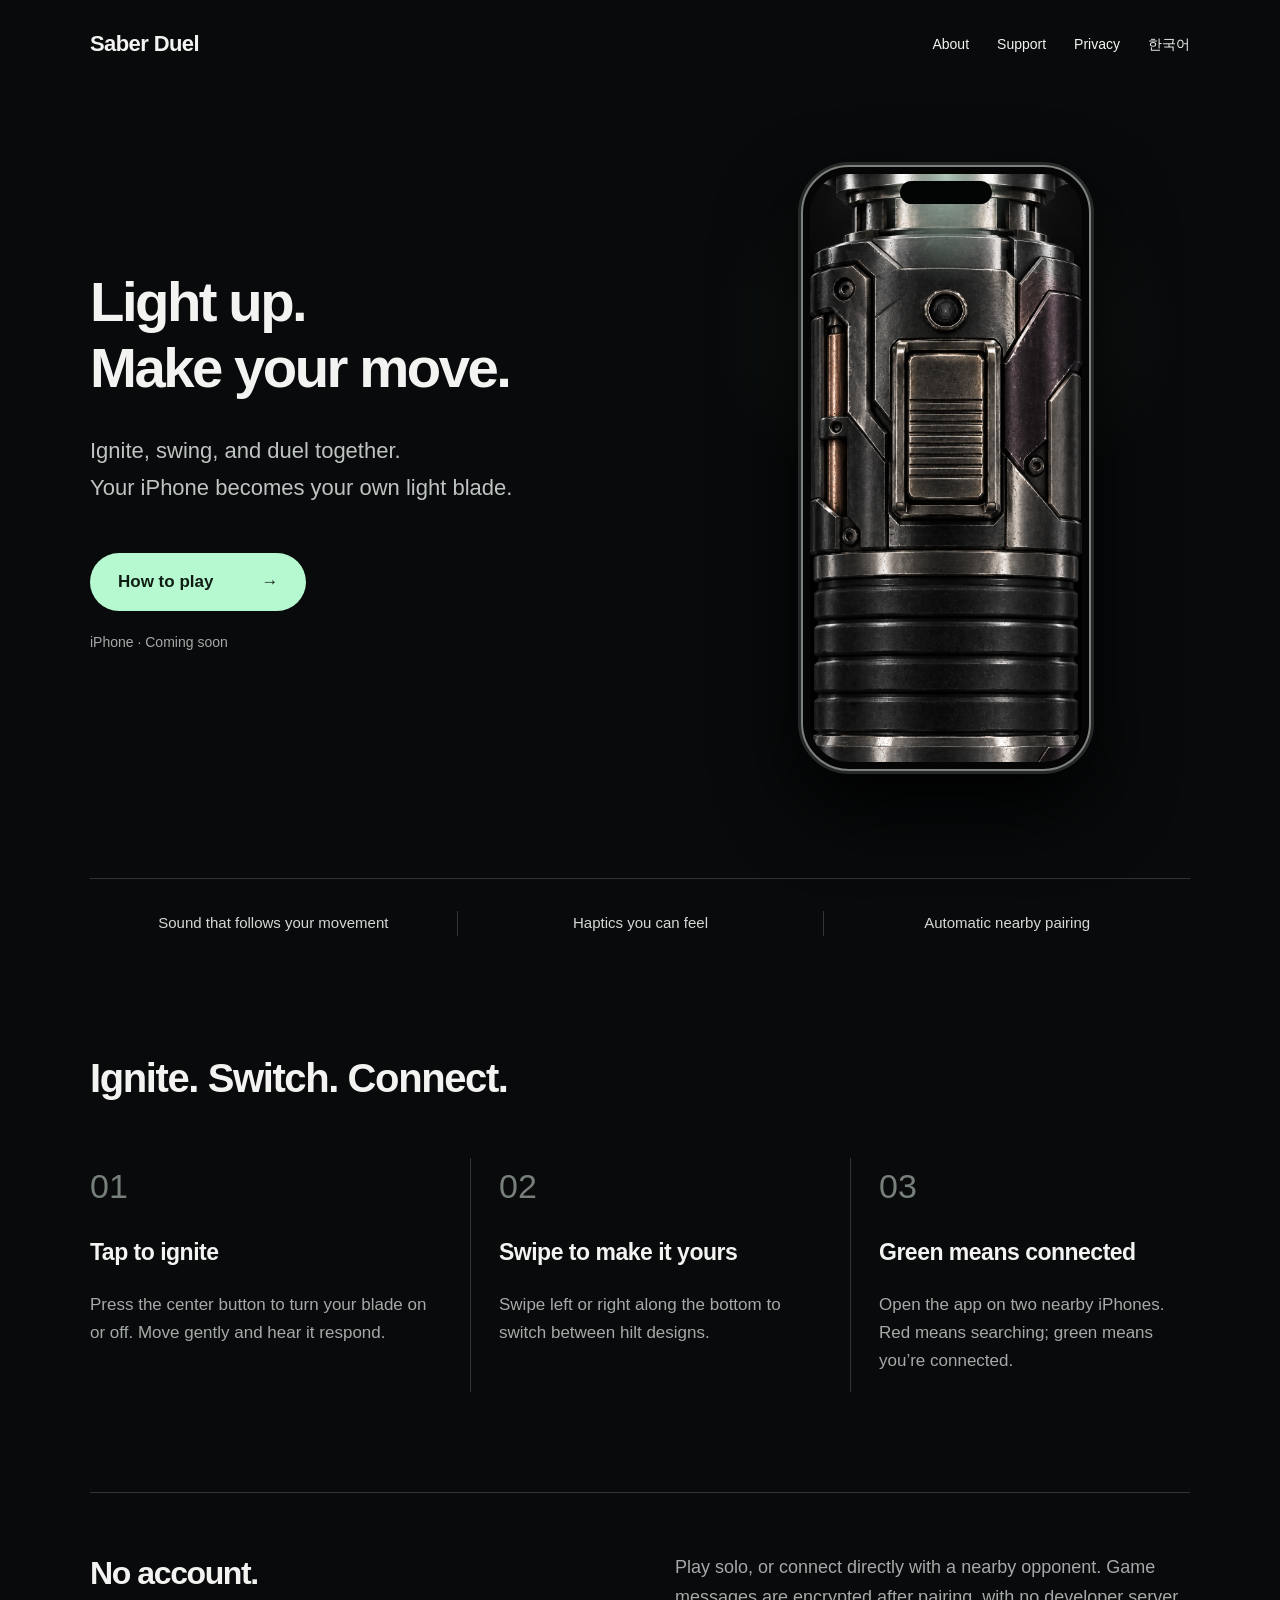
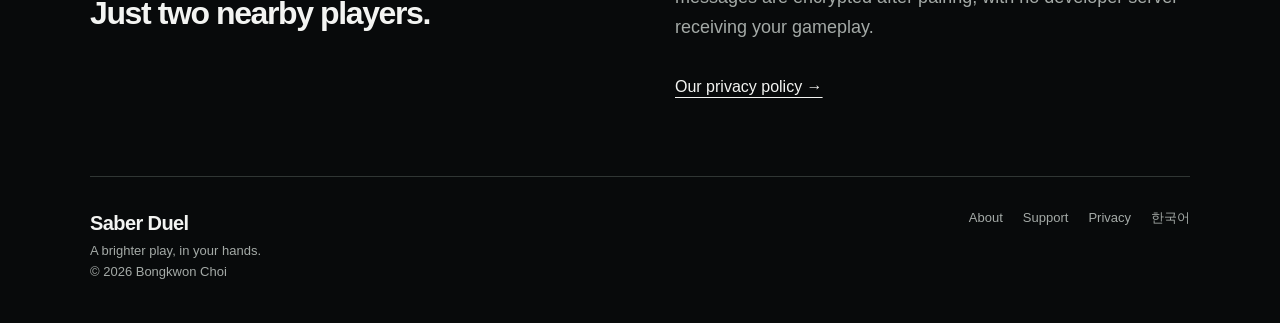
==== en/index.html @ 6abc3d20 "site: add bilingual Saber Duel introduction, support and privacy" ====
<!doctype html><html lang="en"><head><meta charset="utf-8"><meta name="viewport" content="width=device-width,initial-scale=1"><title>Saber Duel — A brighter play, in your hands.</title><meta name="description" content="Turn your iPhone into a light blade. Responsive sound, haptics, and automatic nearby duels."><meta name="theme-color" content="#080a0b"><link rel="icon" href="../assets/icon.png"><link rel="stylesheet" href="../assets/site.css"><link rel="canonical" href="https://lepurecafe.github.io/saber-duel-site/en/"><meta property="og:title" content="Saber Duel — A brighter play, in your hands."><meta property="og:description" content="Turn your iPhone into a light blade. Responsive sound, haptics, and automatic nearby duels."><meta property="og:image" content="https://lepurecafe.github.io/saber-duel-site/assets/icon.png"></head><body><a class="skip" href="#main">Skip to content</a><div class="wrap"><header><a class="brand" href="../en/">Saber Duel</a><nav aria-label="Main navigation"><a href="../en/">About</a><a href="../en/support/">Support</a><a href="../en/privacy/">Privacy</a><a href="../" lang="ko" hreflang="ko">한국어</a></nav></header><main id="main"><section class="hero"><div><h1>Light up.<br>Make your move.</h1><p class="lead">Ignite, swing, and duel together.<br>Your iPhone becomes your own light blade.</p><a class="button" href="#how">How to play<span aria-hidden="true">→</span></a><p class="meta">iPhone · Coming soon</p></div><div class="product"><div class="phone"><div class="screen"><img src="../assets/hilt.png" width="853" height="1844" alt="Saber Duel’s metal hilt screen" fetchpriority="high"></div><span class="island" aria-hidden="true"></span></div></div></section><div class="features"><span>Sound that follows your movement</span><span>Haptics you can feel</span><span>Automatic nearby pairing</span></div><section class="how" id="how"><h2>Ignite. Switch. Connect.</h2><div class="steps"><div class="step"><span class="number">01</span><h3>Tap to ignite</h3><p>Press the center button to turn your blade on or off. Move gently and hear it respond.</p></div><div class="step"><span class="number">02</span><h3>Swipe to make it yours</h3><p>Swipe left or right along the bottom to switch between hilt designs.</p></div><div class="step"><span class="number">03</span><h3>Green means connected</h3><p>Open the app on two nearby iPhones. Red means searching; green means you’re connected.</p></div></div></section><section class="privacy-strip"><h2>No account.<br>Just two nearby players.</h2><div><p>Play solo, or connect directly with a nearby opponent. Game messages are encrypted after pairing, with no developer server receiving your gameplay.</p><a class="text-link" href="../en/privacy/">Our privacy policy →</a></div></section></main><footer><div><a class="brand" href="../en/">Saber Duel</a><br>A brighter play, in your hands.<br>© 2026 Bongkwon Choi</div><nav aria-label="Main navigation"><a href="../en/">About</a><a href="../en/support/">Support</a><a href="../en/privacy/">Privacy</a><a href="../" lang="ko" hreflang="ko">한국어</a></nav></footer></div></body></html>
---- assets/site.css ----
@charset "UTF-8";
:root{color-scheme:dark;--bg:#080a0b;--text:#f3f4f2;--muted:#a4aaa7;--mint:#b6f9d0;--line:#303634}*{box-sizing:border-box}html{scroll-behavior:smooth;scroll-padding-top:30px}body{margin:0;background:var(--bg);color:var(--text);font-family:-apple-system,BlinkMacSystemFont,"Apple SD Gothic Neo","Segoe UI",sans-serif;line-height:1.65;word-break:keep-all}a{color:inherit;text-underline-offset:5px}a:hover{color:var(--mint)}a:focus-visible{outline:2px solid var(--mint);outline-offset:6px}img{max-width:100%;display:block}.wrap{max-width:1180px;margin:auto;padding:0 40px}.skip{position:absolute;left:20px;top:-100px;z-index:10;background:var(--mint);color:var(--bg);padding:10px}.skip:focus{top:10px}header{display:flex;align-items:center;justify-content:space-between;gap:24px;padding:26px 0}.brand{font-size:22px;font-weight:650;text-decoration:none;letter-spacing:-.6px}nav{display:flex;gap:28px;font-size:14px}nav a{text-decoration:none}.hero{display:grid;grid-template-columns:1.15fr 1fr;align-items:center;min-height:790px;gap:50px;padding:40px 0 70px}h1{font-size:clamp(42px,4.4vw,64px);line-height:1.18;letter-spacing:-2.5px;font-weight:650;margin:0 0 30px}.lead{font-size:22px;color:#bec4c1;line-height:1.7;max-width:520px}.button{display:inline-flex;align-items:center;gap:48px;background:var(--mint);border-radius:40px;color:#101d15;text-decoration:none;padding:15px 28px;font-size:17px;font-weight:650;margin-top:24px}.button:hover{color:#101d15;background:#d5ffe5}.meta{color:var(--muted);font-size:14px;margin-top:20px}.product{position:relative;display:flex;justify-content:center}.product:before{content:"";position:absolute;inset:-30px -10px 40%;background:radial-gradient(ellipse,#729e7d28,transparent 65%);pointer-events:none}.phone{position:relative;width:290px;border:2px solid #7d827e;border-radius:48px;padding:7px;background:#050505;box-shadow:0 0 0 3px #252827,0 35px 80px #000}.screen{position:relative;border-radius:39px;overflow:hidden}.screen img{width:100%;height:auto}.screen:after{content:"";position:absolute;left:24%;right:24%;top:0;height:20%;background:radial-gradient(ellipse at top,#d9ffe9bd,transparent 67%);mix-blend-mode:screen}.island{position:absolute;top:14px;left:34%;width:32%;height:23px;border-radius:20px;background:#030404}.features{display:grid;grid-template-columns:repeat(3,1fr);text-align:center;border-top:1px solid var(--line);padding:32px 0;color:#d5d9d6;font-size:15px}.features span+span{border-left:1px solid var(--line)}.how{padding:85px 0 100px}h2{font-size:40px;letter-spacing:-1.4px;line-height:1.25;margin:0 0 22px}h3{font-size:23px;line-height:1.35;letter-spacing:-.5px}.steps{display:grid;grid-template-columns:repeat(3,1fr);gap:40px;margin-top:55px}.step{border-left:1px solid var(--line);padding-left:28px}.step:first-child{border:0;padding-left:0}.number{font-size:34px;color:#777f7b;font-weight:350}.step p{color:var(--muted);font-size:17px}.privacy-strip{padding:60px 0 75px;border-top:1px solid var(--line);display:grid;grid-template-columns:1fr 1fr;gap:70px}.privacy-strip p{color:var(--muted);font-size:18px;margin-top:0}.privacy-strip h2{font-size:32px}.text-link{display:inline-block;margin-top:14px}footer{border-top:1px solid var(--line);padding:30px 0 40px;display:flex;justify-content:space-between;gap:30px;color:var(--muted);font-size:13px}footer .brand{color:var(--text);font-size:20px}footer nav{font-size:13px;flex-wrap:wrap;gap:20px}.document{max-width:760px;margin:75px auto 110px}.document h1{font-size:48px}.document h2{font-size:25px;margin:44px 0 14px;letter-spacing:-.5px}.document p,.document li{color:#bdc4bf;font-size:17px}.document .intro{font-size:21px;color:var(--text)}.document ul{padding-left:22px}.document .updated{color:var(--muted);font-size:14px}.document a{color:var(--mint)}@media(max-width:760px){.wrap{padding:0 24px}header{align-items:flex-start;padding:22px 0;gap:15px}.brand{font-size:20px;white-space:nowrap}nav{gap:15px;flex-wrap:wrap;justify-content:flex-end;font-size:13px}.hero{grid-template-columns:1fr;gap:50px;padding:55px 0;min-height:0}h1{font-size:46px;letter-spacing:-1.8px}.lead{font-size:19px}.phone{width:245px;border-radius:43px}.screen{border-radius:34px}.features{grid-template-columns:1fr;text-align:left;gap:12px;padding:26px 0}.features span+span{border:0}.how{padding:50px 0 60px}h2{font-size:32px}.steps{grid-template-columns:1fr;gap:26px;margin-top:35px}.step,.step:first-child{padding:20px 0 0;border:0;border-top:1px solid var(--line)}.step h3{margin:10px 0}.step p{margin:12px 0}.privacy-strip{grid-template-columns:1fr;gap:10px;padding:40px 0 50px}footer{flex-direction:column;gap:16px}footer nav{justify-content:flex-start}.document{margin:55px auto 70px}.document h1{font-size:39px}}@media(prefers-reduced-motion:reduce){html{scroll-behavior:auto}}
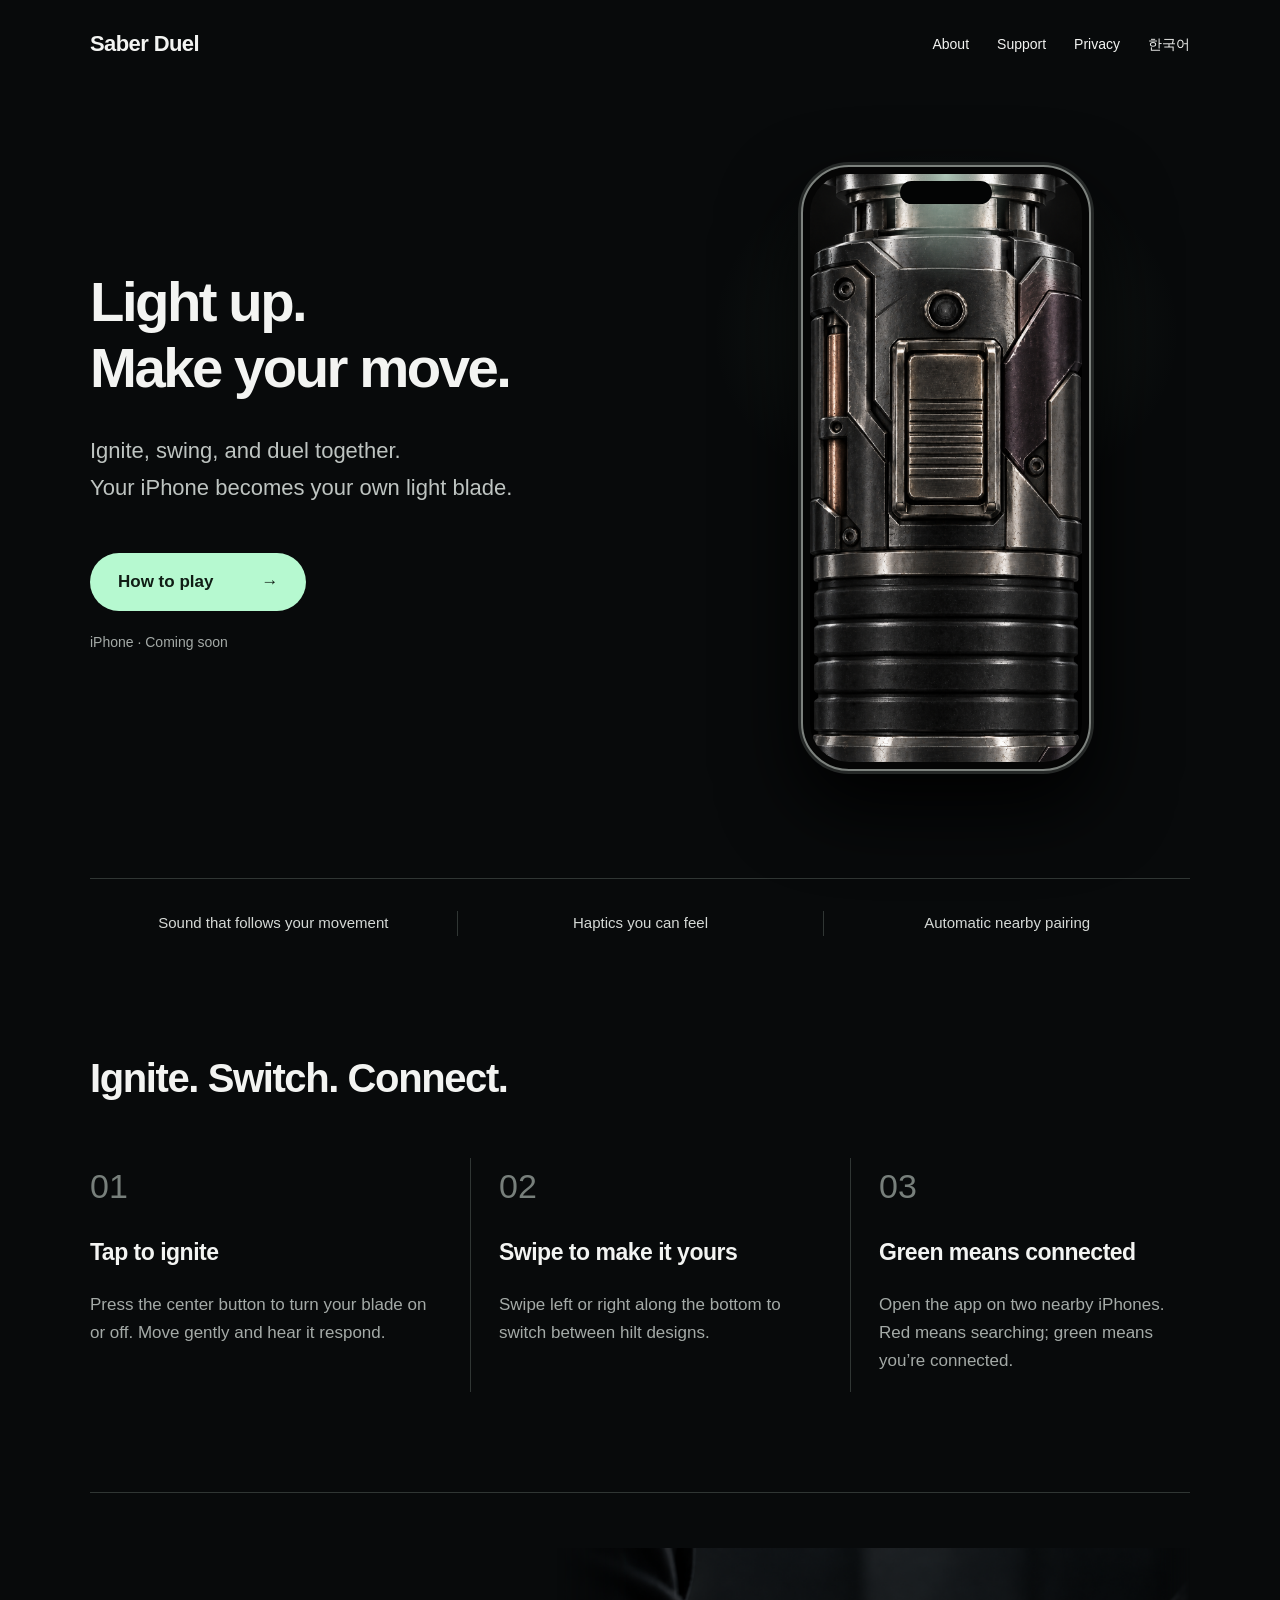
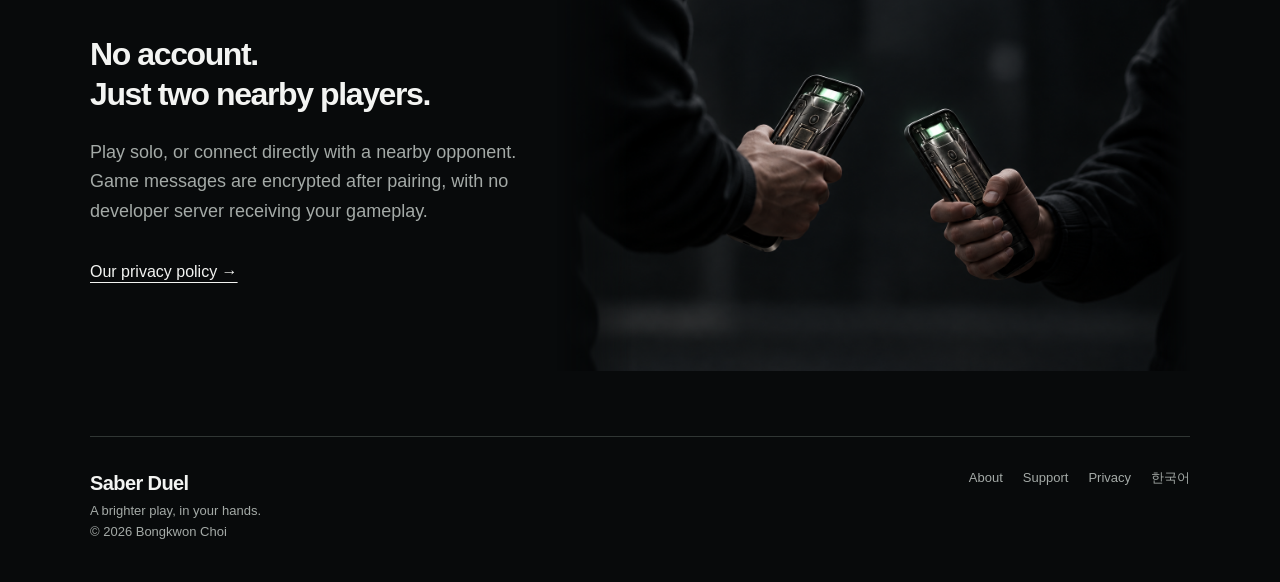
==== commit 9a8419e1: "site: restore nearby players image from design concept" ====
--- a/en/index.html
+++ b/en/index.html
@@ -1 +1 @@
-<!doctype html><html lang="en"><head><meta charset="utf-8"><meta name="viewport" content="width=device-width,initial-scale=1"><title>Saber Duel — A brighter play, in your hands.</title><meta name="description" content="Turn your iPhone into a light blade. Responsive sound, haptics, and automatic nearby duels."><meta name="theme-color" content="#080a0b"><link rel="icon" href="../assets/icon.png"><link rel="stylesheet" href="../assets/site.css"><link rel="canonical" href="https://lepurecafe.github.io/saber-duel-site/en/"><meta property="og:title" content="Saber Duel — A brighter play, in your hands."><meta property="og:description" content="Turn your iPhone into a light blade. Responsive sound, haptics, and automatic nearby duels."><meta property="og:image" content="https://lepurecafe.github.io/saber-duel-site/assets/icon.png"></head><body><a class="skip" href="#main">Skip to content</a><div class="wrap"><header><a class="brand" href="../en/">Saber Duel</a><nav aria-label="Main navigation"><a href="../en/">About</a><a href="../en/support/">Support</a><a href="../en/privacy/">Privacy</a><a href="../" lang="ko" hreflang="ko">한국어</a></nav></header><main id="main"><section class="hero"><div><h1>Light up.<br>Make your move.</h1><p class="lead">Ignite, swing, and duel together.<br>Your iPhone becomes your own light blade.</p><a class="button" href="#how">How to play<span aria-hidden="true">→</span></a><p class="meta">iPhone · Coming soon</p></div><div class="product"><div class="phone"><div class="screen"><img src="../assets/hilt.png" width="853" height="1844" alt="Saber Duel’s metal hilt screen" fetchpriority="high"></div><span class="island" aria-hidden="true"></span></div></div></section><div class="features"><span>Sound that follows your movement</span><span>Haptics you can feel</span><span>Automatic nearby pairing</span></div><section class="how" id="how"><h2>Ignite. Switch. Connect.</h2><div class="steps"><div class="step"><span class="number">01</span><h3>Tap to ignite</h3><p>Press the center button to turn your blade on or off. Move gently and hear it respond.</p></div><div class="step"><span class="number">02</span><h3>Swipe to make it yours</h3><p>Swipe left or right along the bottom to switch between hilt designs.</p></div><div class="step"><span class="number">03</span><h3>Green means connected</h3><p>Open the app on two nearby iPhones. Red means searching; green means you’re connected.</p></div></div></section><section class="privacy-strip"><h2>No account.<br>Just two nearby players.</h2><div><p>Play solo, or connect directly with a nearby opponent. Game messages are encrypted after pairing, with no developer server receiving your gameplay.</p><a class="text-link" href="../en/privacy/">Our privacy policy →</a></div></section></main><footer><div><a class="brand" href="../en/">Saber Duel</a><br>A brighter play, in your hands.<br>© 2026 Bongkwon Choi</div><nav aria-label="Main navigation"><a href="../en/">About</a><a href="../en/support/">Support</a><a href="../en/privacy/">Privacy</a><a href="../" lang="ko" hreflang="ko">한국어</a></nav></footer></div></body></html>+<!doctype html><html lang="en"><head><meta charset="utf-8"><meta name="viewport" content="width=device-width,initial-scale=1"><title>Saber Duel — A brighter play, in your hands.</title><meta name="description" content="Turn your iPhone into a light blade. Responsive sound, haptics, and automatic nearby duels."><meta name="theme-color" content="#080a0b"><link rel="icon" href="../assets/icon.png"><link rel="stylesheet" href="../assets/site.css"><link rel="canonical" href="https://lepurecafe.github.io/saber-duel-site/en/"><meta property="og:title" content="Saber Duel — A brighter play, in your hands."><meta property="og:description" content="Turn your iPhone into a light blade. Responsive sound, haptics, and automatic nearby duels."><meta property="og:image" content="https://lepurecafe.github.io/saber-duel-site/assets/icon.png"></head><body><a class="skip" href="#main">Skip to content</a><div class="wrap"><header><a class="brand" href="../en/">Saber Duel</a><nav aria-label="Main navigation"><a href="../en/">About</a><a href="../en/support/">Support</a><a href="../en/privacy/">Privacy</a><a href="../" lang="ko" hreflang="ko">한국어</a></nav></header><main id="main"><section class="hero"><div><h1>Light up.<br>Make your move.</h1><p class="lead">Ignite, swing, and duel together.<br>Your iPhone becomes your own light blade.</p><a class="button" href="#how">How to play<span aria-hidden="true">→</span></a><p class="meta">iPhone · Coming soon</p></div><div class="product"><div class="phone"><div class="screen"><img src="../assets/hilt.png" width="853" height="1844" alt="Saber Duel’s metal hilt screen" fetchpriority="high"></div><span class="island" aria-hidden="true"></span></div></div></section><div class="features"><span>Sound that follows your movement</span><span>Haptics you can feel</span><span>Automatic nearby pairing</span></div><section class="how" id="how"><h2>Ignite. Switch. Connect.</h2><div class="steps"><div class="step"><span class="number">01</span><h3>Tap to ignite</h3><p>Press the center button to turn your blade on or off. Move gently and hear it respond.</p></div><div class="step"><span class="number">02</span><h3>Swipe to make it yours</h3><p>Swipe left or right along the bottom to switch between hilt designs.</p></div><div class="step"><span class="number">03</span><h3>Green means connected</h3><p>Open the app on two nearby iPhones. Red means searching; green means you’re connected.</p></div></div></section><section class="privacy-strip"><div class="privacy-copy"><h2>No account.<br>Just two nearby players.</h2><div><p>Play solo, or connect directly with a nearby opponent. Game messages are encrypted after pairing, with no developer server receiving your gameplay.</p><a class="text-link" href="../en/privacy/">Our privacy policy →</a></div></div><img class="nearby-photo" src="../assets/nearby-players.png" width="1536" height="1024" loading="lazy" alt="Two people holding iPhones displaying Saber Duel hilts"></section></main><footer><div><a class="brand" href="../en/">Saber Duel</a><br>A brighter play, in your hands.<br>© 2026 Bongkwon Choi</div><nav aria-label="Main navigation"><a href="../en/">About</a><a href="../en/support/">Support</a><a href="../en/privacy/">Privacy</a><a href="../" lang="ko" hreflang="ko">한국어</a></nav></footer></div></body></html>
--- a/assets/site.css
+++ b/assets/site.css
@@ -1,2 +1,5 @@
 @charset "UTF-8";
 :root{color-scheme:dark;--bg:#080a0b;--text:#f3f4f2;--muted:#a4aaa7;--mint:#b6f9d0;--line:#303634}*{box-sizing:border-box}html{scroll-behavior:smooth;scroll-padding-top:30px}body{margin:0;background:var(--bg);color:var(--text);font-family:-apple-system,BlinkMacSystemFont,"Apple SD Gothic Neo","Segoe UI",sans-serif;line-height:1.65;word-break:keep-all}a{color:inherit;text-underline-offset:5px}a:hover{color:var(--mint)}a:focus-visible{outline:2px solid var(--mint);outline-offset:6px}img{max-width:100%;display:block}.wrap{max-width:1180px;margin:auto;padding:0 40px}.skip{position:absolute;left:20px;top:-100px;z-index:10;background:var(--mint);color:var(--bg);padding:10px}.skip:focus{top:10px}header{display:flex;align-items:center;justify-content:space-between;gap:24px;padding:26px 0}.brand{font-size:22px;font-weight:650;text-decoration:none;letter-spacing:-.6px}nav{display:flex;gap:28px;font-size:14px}nav a{text-decoration:none}.hero{display:grid;grid-template-columns:1.15fr 1fr;align-items:center;min-height:790px;gap:50px;padding:40px 0 70px}h1{font-size:clamp(42px,4.4vw,64px);line-height:1.18;letter-spacing:-2.5px;font-weight:650;margin:0 0 30px}.lead{font-size:22px;color:#bec4c1;line-height:1.7;max-width:520px}.button{display:inline-flex;align-items:center;gap:48px;background:var(--mint);border-radius:40px;color:#101d15;text-decoration:none;padding:15px 28px;font-size:17px;font-weight:650;margin-top:24px}.button:hover{color:#101d15;background:#d5ffe5}.meta{color:var(--muted);font-size:14px;margin-top:20px}.product{position:relative;display:flex;justify-content:center}.product:before{content:"";position:absolute;inset:-30px -10px 40%;background:radial-gradient(ellipse,#729e7d28,transparent 65%);pointer-events:none}.phone{position:relative;width:290px;border:2px solid #7d827e;border-radius:48px;padding:7px;background:#050505;box-shadow:0 0 0 3px #252827,0 35px 80px #000}.screen{position:relative;border-radius:39px;overflow:hidden}.screen img{width:100%;height:auto}.screen:after{content:"";position:absolute;left:24%;right:24%;top:0;height:20%;background:radial-gradient(ellipse at top,#d9ffe9bd,transparent 67%);mix-blend-mode:screen}.island{position:absolute;top:14px;left:34%;width:32%;height:23px;border-radius:20px;background:#030404}.features{display:grid;grid-template-columns:repeat(3,1fr);text-align:center;border-top:1px solid var(--line);padding:32px 0;color:#d5d9d6;font-size:15px}.features span+span{border-left:1px solid var(--line)}.how{padding:85px 0 100px}h2{font-size:40px;letter-spacing:-1.4px;line-height:1.25;margin:0 0 22px}h3{font-size:23px;line-height:1.35;letter-spacing:-.5px}.steps{display:grid;grid-template-columns:repeat(3,1fr);gap:40px;margin-top:55px}.step{border-left:1px solid var(--line);padding-left:28px}.step:first-child{border:0;padding-left:0}.number{font-size:34px;color:#777f7b;font-weight:350}.step p{color:var(--muted);font-size:17px}.privacy-strip{padding:60px 0 75px;border-top:1px solid var(--line);display:grid;grid-template-columns:1fr 1fr;gap:70px}.privacy-strip p{color:var(--muted);font-size:18px;margin-top:0}.privacy-strip h2{font-size:32px}.text-link{display:inline-block;margin-top:14px}footer{border-top:1px solid var(--line);padding:30px 0 40px;display:flex;justify-content:space-between;gap:30px;color:var(--muted);font-size:13px}footer .brand{color:var(--text);font-size:20px}footer nav{font-size:13px;flex-wrap:wrap;gap:20px}.document{max-width:760px;margin:75px auto 110px}.document h1{font-size:48px}.document h2{font-size:25px;margin:44px 0 14px;letter-spacing:-.5px}.document p,.document li{color:#bdc4bf;font-size:17px}.document .intro{font-size:21px;color:var(--text)}.document ul{padding-left:22px}.document .updated{color:var(--muted);font-size:14px}.document a{color:var(--mint)}@media(max-width:760px){.wrap{padding:0 24px}header{align-items:flex-start;padding:22px 0;gap:15px}.brand{font-size:20px;white-space:nowrap}nav{gap:15px;flex-wrap:wrap;justify-content:flex-end;font-size:13px}.hero{grid-template-columns:1fr;gap:50px;padding:55px 0;min-height:0}h1{font-size:46px;letter-spacing:-1.8px}.lead{font-size:19px}.phone{width:245px;border-radius:43px}.screen{border-radius:34px}.features{grid-template-columns:1fr;text-align:left;gap:12px;padding:26px 0}.features span+span{border:0}.how{padding:50px 0 60px}h2{font-size:32px}.steps{grid-template-columns:1fr;gap:26px;margin-top:35px}.step,.step:first-child{padding:20px 0 0;border:0;border-top:1px solid var(--line)}.step h3{margin:10px 0}.step p{margin:12px 0}.privacy-strip{grid-template-columns:1fr;gap:10px;padding:40px 0 50px}footer{flex-direction:column;gap:16px}footer nav{justify-content:flex-start}.document{margin:55px auto 70px}.document h1{font-size:39px}}@media(prefers-reduced-motion:reduce){html{scroll-behavior:auto}}
+
+/* Nearby play illustration restored from the approved concept. */
+.privacy-strip{position:relative;align-items:center;grid-template-columns:.85fr 1.25fr;gap:36px;padding:55px 0 65px}.privacy-copy{position:relative;z-index:1}.privacy-copy h2{margin-bottom:24px}.nearby-photo{width:100%;height:auto;display:block;mask-image:linear-gradient(to right,transparent,#000 12%,#000 95%,transparent)}@media(max-width:760px){.privacy-strip{grid-template-columns:1fr;gap:20px;padding:40px 0 50px}.nearby-photo{mask-image:linear-gradient(to bottom,transparent,#000 8%,#000 92%,transparent)}}
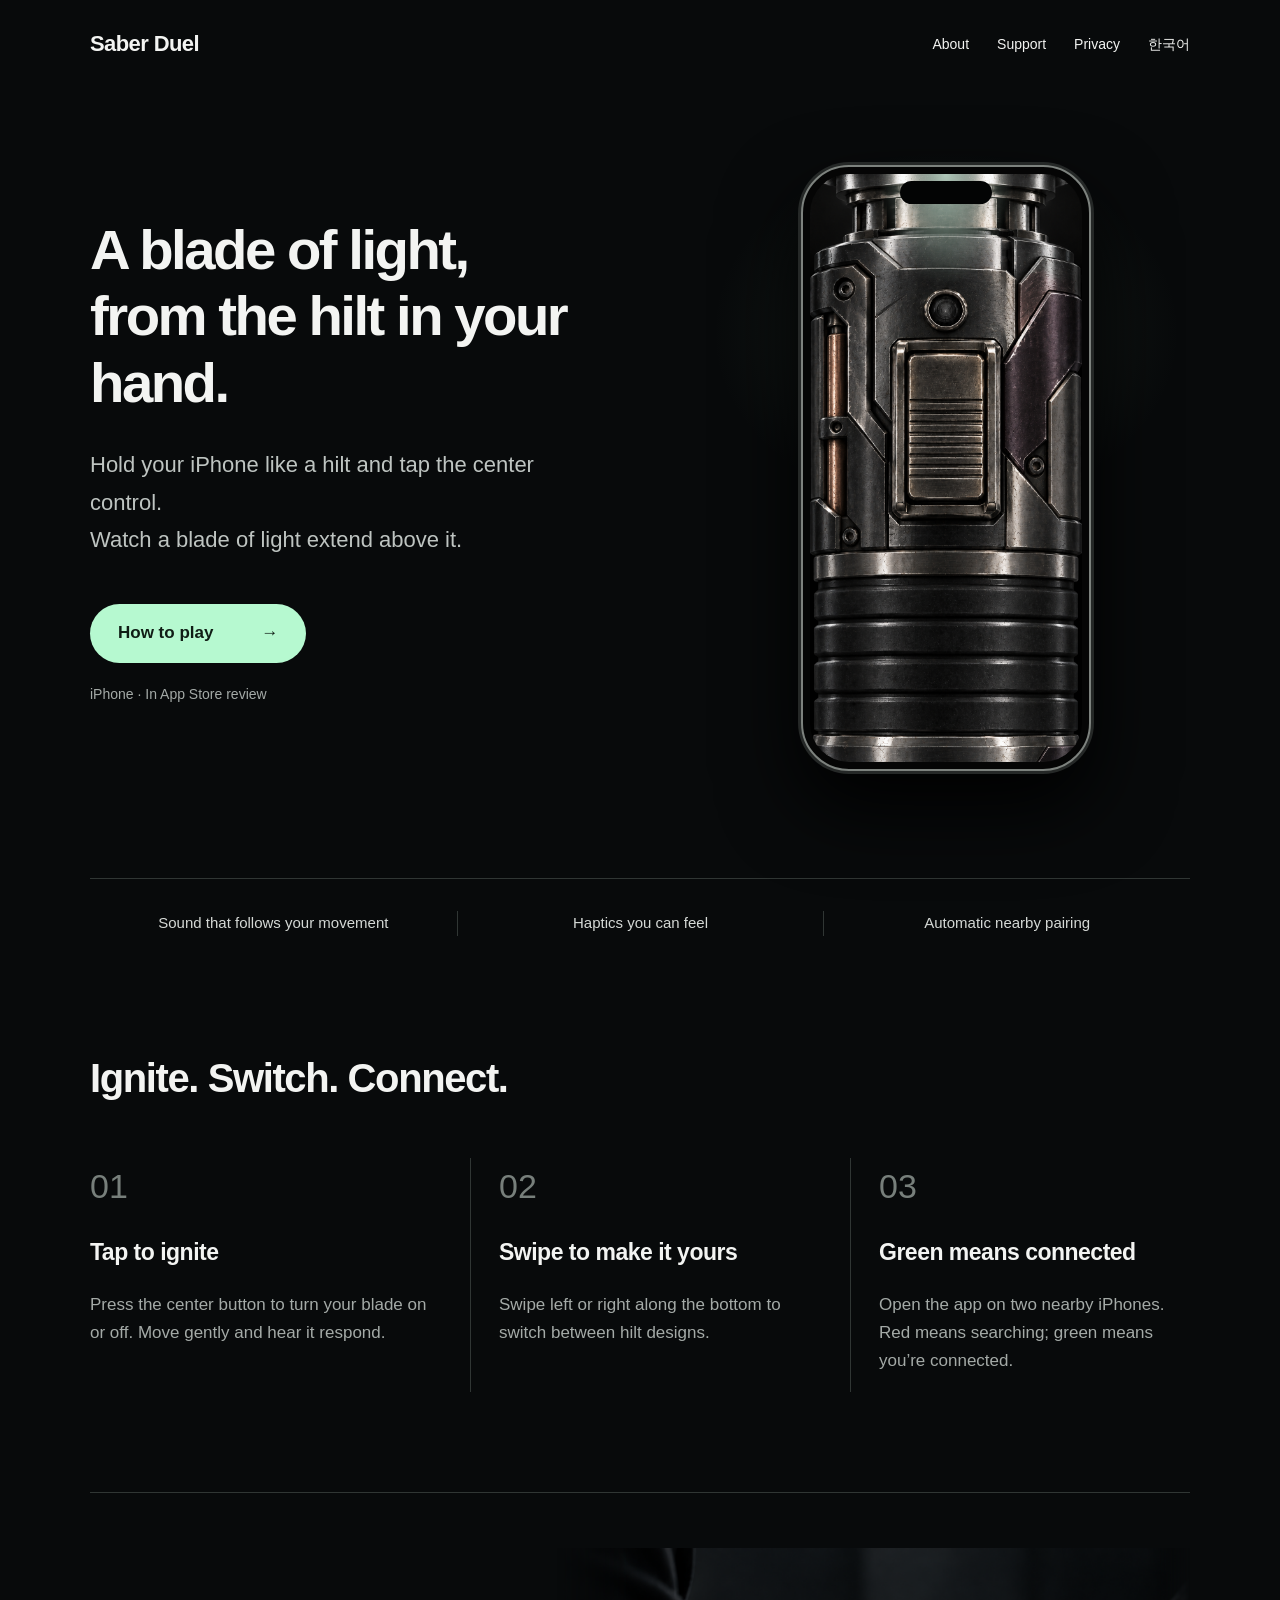
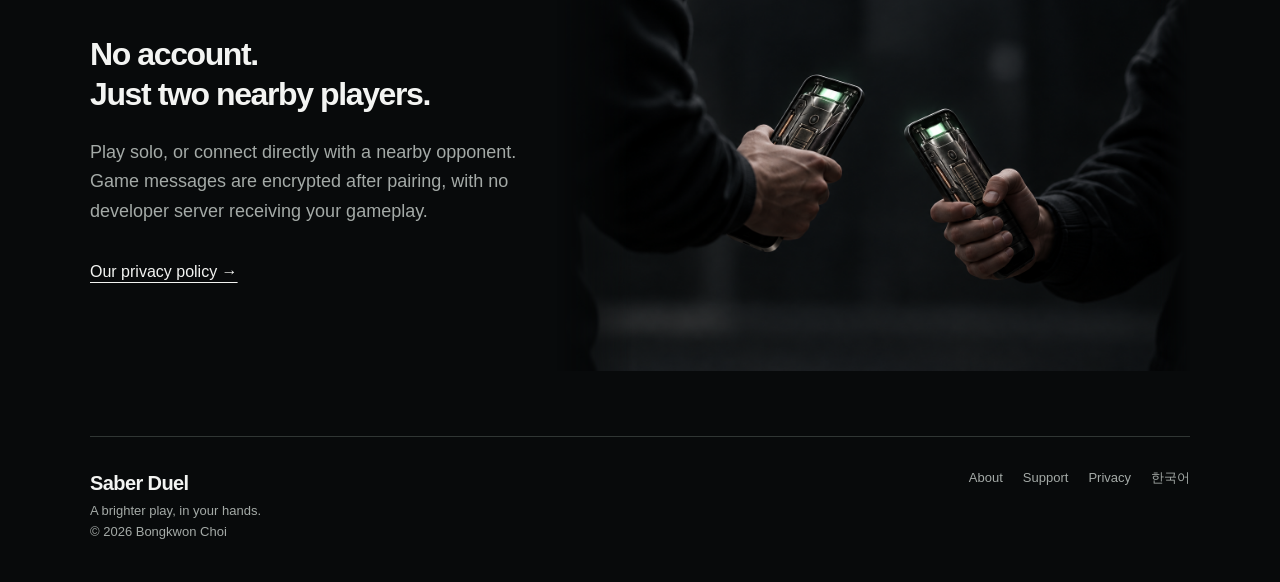
==== commit 290f6556: "site: update icon and hilt introduction" ====
--- a/en/index.html
+++ b/en/index.html
@@ -1 +1 @@
-<!doctype html><html lang="en"><head><meta charset="utf-8"><meta name="viewport" content="width=device-width,initial-scale=1"><title>Saber Duel — A brighter play, in your hands.</title><meta name="description" content="Turn your iPhone into a light blade. Responsive sound, haptics, and automatic nearby duels."><meta name="theme-color" content="#080a0b"><link rel="icon" href="../assets/icon.png"><link rel="stylesheet" href="../assets/site.css"><link rel="canonical" href="https://lepurecafe.github.io/saber-duel-site/en/"><meta property="og:title" content="Saber Duel — A brighter play, in your hands."><meta property="og:description" content="Turn your iPhone into a light blade. Responsive sound, haptics, and automatic nearby duels."><meta property="og:image" content="https://lepurecafe.github.io/saber-duel-site/assets/icon.png"></head><body><a class="skip" href="#main">Skip to content</a><div class="wrap"><header><a class="brand" href="../en/">Saber Duel</a><nav aria-label="Main navigation"><a href="../en/">About</a><a href="../en/support/">Support</a><a href="../en/privacy/">Privacy</a><a href="../" lang="ko" hreflang="ko">한국어</a></nav></header><main id="main"><section class="hero"><div><h1>Light up.<br>Make your move.</h1><p class="lead">Ignite, swing, and duel together.<br>Your iPhone becomes your own light blade.</p><a class="button" href="#how">How to play<span aria-hidden="true">→</span></a><p class="meta">iPhone · Coming soon</p></div><div class="product"><div class="phone"><div class="screen"><img src="../assets/hilt.png" width="853" height="1844" alt="Saber Duel’s metal hilt screen" fetchpriority="high"></div><span class="island" aria-hidden="true"></span></div></div></section><div class="features"><span>Sound that follows your movement</span><span>Haptics you can feel</span><span>Automatic nearby pairing</span></div><section class="how" id="how"><h2>Ignite. Switch. Connect.</h2><div class="steps"><div class="step"><span class="number">01</span><h3>Tap to ignite</h3><p>Press the center button to turn your blade on or off. Move gently and hear it respond.</p></div><div class="step"><span class="number">02</span><h3>Swipe to make it yours</h3><p>Swipe left or right along the bottom to switch between hilt designs.</p></div><div class="step"><span class="number">03</span><h3>Green means connected</h3><p>Open the app on two nearby iPhones. Red means searching; green means you’re connected.</p></div></div></section><section class="privacy-strip"><div class="privacy-copy"><h2>No account.<br>Just two nearby players.</h2><div><p>Play solo, or connect directly with a nearby opponent. Game messages are encrypted after pairing, with no developer server receiving your gameplay.</p><a class="text-link" href="../en/privacy/">Our privacy policy →</a></div></div><img class="nearby-photo" src="../assets/nearby-players.png" width="1536" height="1024" loading="lazy" alt="Two people holding iPhones displaying Saber Duel hilts"></section></main><footer><div><a class="brand" href="../en/">Saber Duel</a><br>A brighter play, in your hands.<br>© 2026 Bongkwon Choi</div><nav aria-label="Main navigation"><a href="../en/">About</a><a href="../en/support/">Support</a><a href="../en/privacy/">Privacy</a><a href="../" lang="ko" hreflang="ko">한국어</a></nav></footer></div></body></html>+<!doctype html><html lang="en"><head><meta charset="utf-8"><meta name="viewport" content="width=device-width,initial-scale=1"><title>Saber Duel — A blade of light from the hilt in your hand.</title><meta name="description" content="Hold your iPhone like a hilt, tap the center control, and watch a blade of light extend above it. Responsive sound, haptics, and automatic nearby duels."><meta name="theme-color" content="#080a0b"><link rel="icon" href="../assets/icon.png"><link rel="stylesheet" href="../assets/site.css"><link rel="canonical" href="https://lepurecafe.github.io/saber-duel-site/en/"><meta property="og:title" content="Saber Duel — A blade of light from the hilt in your hand."><meta property="og:description" content="Hold your iPhone like a hilt, tap the center control, and watch a blade of light extend above it. Responsive sound, haptics, and automatic nearby duels."><meta property="og:image" content="https://lepurecafe.github.io/saber-duel-site/assets/icon.png"></head><body><a class="skip" href="#main">Skip to content</a><div class="wrap"><header><a class="brand" href="../en/">Saber Duel</a><nav aria-label="Main navigation"><a href="../en/">About</a><a href="../en/support/">Support</a><a href="../en/privacy/">Privacy</a><a href="../" lang="ko" hreflang="ko">한국어</a></nav></header><main id="main"><section class="hero"><div><h1>A blade of light,<br>from the hilt in your hand.</h1><p class="lead">Hold your iPhone like a hilt and tap the center control.<br>Watch a blade of light extend above it.</p><a class="button" href="#how">How to play<span aria-hidden="true">→</span></a><p class="meta">iPhone · In App Store review</p></div><div class="product"><div class="phone"><div class="screen"><img src="../assets/hilt.png" width="853" height="1844" alt="Saber Duel’s metal hilt screen" fetchpriority="high"></div><span class="island" aria-hidden="true"></span></div></div></section><div class="features"><span>Sound that follows your movement</span><span>Haptics you can feel</span><span>Automatic nearby pairing</span></div><section class="how" id="how"><h2>Ignite. Switch. Connect.</h2><div class="steps"><div class="step"><span class="number">01</span><h3>Tap to ignite</h3><p>Press the center button to turn your blade on or off. Move gently and hear it respond.</p></div><div class="step"><span class="number">02</span><h3>Swipe to make it yours</h3><p>Swipe left or right along the bottom to switch between hilt designs.</p></div><div class="step"><span class="number">03</span><h3>Green means connected</h3><p>Open the app on two nearby iPhones. Red means searching; green means you’re connected.</p></div></div></section><section class="privacy-strip"><div class="privacy-copy"><h2>No account.<br>Just two nearby players.</h2><div><p>Play solo, or connect directly with a nearby opponent. Game messages are encrypted after pairing, with no developer server receiving your gameplay.</p><a class="text-link" href="../en/privacy/">Our privacy policy →</a></div></div><img class="nearby-photo" src="../assets/nearby-players.png" width="1536" height="1024" loading="lazy" alt="Two people holding iPhones displaying Saber Duel hilts"></section></main><footer><div><a class="brand" href="../en/">Saber Duel</a><br>A brighter play, in your hands.<br>© 2026 Bongkwon Choi</div><nav aria-label="Main navigation"><a href="../en/">About</a><a href="../en/support/">Support</a><a href="../en/privacy/">Privacy</a><a href="../" lang="ko" hreflang="ko">한국어</a></nav></footer></div></body></html>
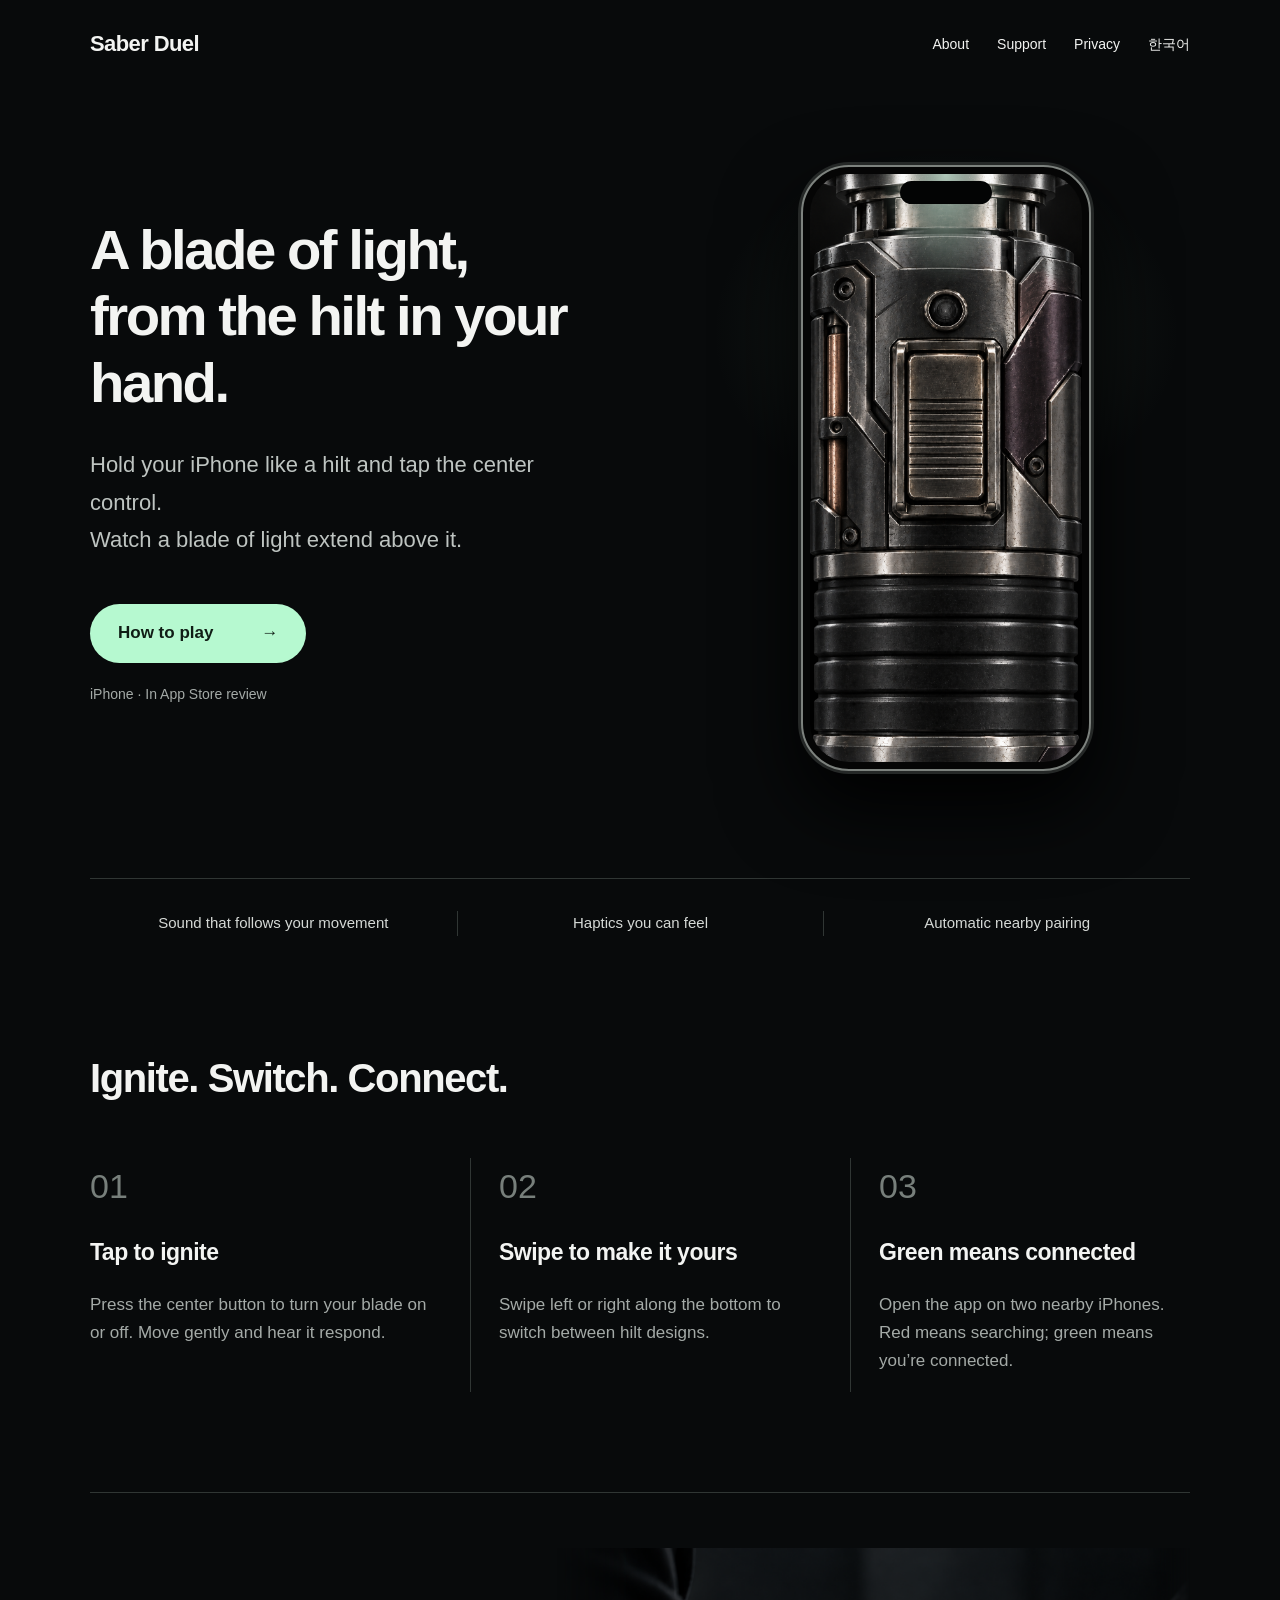
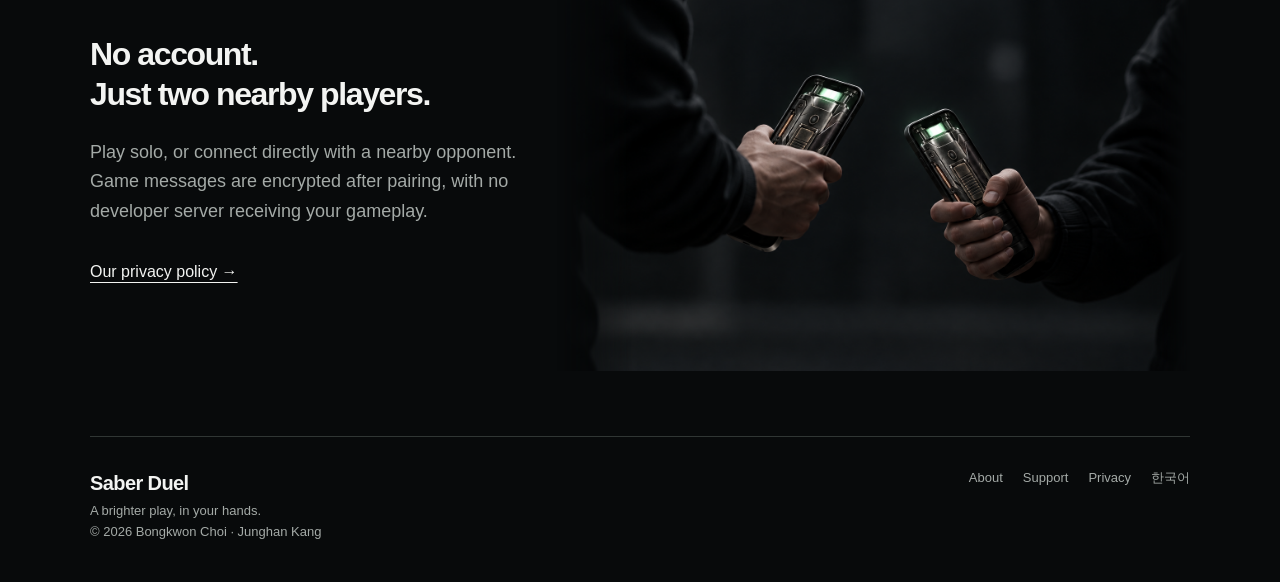
==== commit 838db32d: "site: credit Bongkwon and Junghan" ====
--- a/en/index.html
+++ b/en/index.html
@@ -1 +1 @@
-<!doctype html><html lang="en"><head><meta charset="utf-8"><meta name="viewport" content="width=device-width,initial-scale=1"><title>Saber Duel — A blade of light from the hilt in your hand.</title><meta name="description" content="Hold your iPhone like a hilt, tap the center control, and watch a blade of light extend above it. Responsive sound, haptics, and automatic nearby duels."><meta name="theme-color" content="#080a0b"><link rel="icon" href="../assets/icon.png"><link rel="stylesheet" href="../assets/site.css"><link rel="canonical" href="https://lepurecafe.github.io/saber-duel-site/en/"><meta property="og:title" content="Saber Duel — A blade of light from the hilt in your hand."><meta property="og:description" content="Hold your iPhone like a hilt, tap the center control, and watch a blade of light extend above it. Responsive sound, haptics, and automatic nearby duels."><meta property="og:image" content="https://lepurecafe.github.io/saber-duel-site/assets/icon.png"></head><body><a class="skip" href="#main">Skip to content</a><div class="wrap"><header><a class="brand" href="../en/">Saber Duel</a><nav aria-label="Main navigation"><a href="../en/">About</a><a href="../en/support/">Support</a><a href="../en/privacy/">Privacy</a><a href="../" lang="ko" hreflang="ko">한국어</a></nav></header><main id="main"><section class="hero"><div><h1>A blade of light,<br>from the hilt in your hand.</h1><p class="lead">Hold your iPhone like a hilt and tap the center control.<br>Watch a blade of light extend above it.</p><a class="button" href="#how">How to play<span aria-hidden="true">→</span></a><p class="meta">iPhone · In App Store review</p></div><div class="product"><div class="phone"><div class="screen"><img src="../assets/hilt.png" width="853" height="1844" alt="Saber Duel’s metal hilt screen" fetchpriority="high"></div><span class="island" aria-hidden="true"></span></div></div></section><div class="features"><span>Sound that follows your movement</span><span>Haptics you can feel</span><span>Automatic nearby pairing</span></div><section class="how" id="how"><h2>Ignite. Switch. Connect.</h2><div class="steps"><div class="step"><span class="number">01</span><h3>Tap to ignite</h3><p>Press the center button to turn your blade on or off. Move gently and hear it respond.</p></div><div class="step"><span class="number">02</span><h3>Swipe to make it yours</h3><p>Swipe left or right along the bottom to switch between hilt designs.</p></div><div class="step"><span class="number">03</span><h3>Green means connected</h3><p>Open the app on two nearby iPhones. Red means searching; green means you’re connected.</p></div></div></section><section class="privacy-strip"><div class="privacy-copy"><h2>No account.<br>Just two nearby players.</h2><div><p>Play solo, or connect directly with a nearby opponent. Game messages are encrypted after pairing, with no developer server receiving your gameplay.</p><a class="text-link" href="../en/privacy/">Our privacy policy →</a></div></div><img class="nearby-photo" src="../assets/nearby-players.png" width="1536" height="1024" loading="lazy" alt="Two people holding iPhones displaying Saber Duel hilts"></section></main><footer><div><a class="brand" href="../en/">Saber Duel</a><br>A brighter play, in your hands.<br>© 2026 Bongkwon Choi</div><nav aria-label="Main navigation"><a href="../en/">About</a><a href="../en/support/">Support</a><a href="../en/privacy/">Privacy</a><a href="../" lang="ko" hreflang="ko">한국어</a></nav></footer></div></body></html>+<!doctype html><html lang="en"><head><meta charset="utf-8"><meta name="viewport" content="width=device-width,initial-scale=1"><title>Saber Duel — A blade of light from the hilt in your hand.</title><meta name="description" content="Hold your iPhone like a hilt, tap the center control, and watch a blade of light extend above it. Responsive sound, haptics, and automatic nearby duels."><meta name="theme-color" content="#080a0b"><link rel="icon" href="../assets/icon.png"><link rel="stylesheet" href="../assets/site.css"><link rel="canonical" href="https://lepurecafe.github.io/saber-duel-site/en/"><meta property="og:title" content="Saber Duel — A blade of light from the hilt in your hand."><meta property="og:description" content="Hold your iPhone like a hilt, tap the center control, and watch a blade of light extend above it. Responsive sound, haptics, and automatic nearby duels."><meta property="og:image" content="https://lepurecafe.github.io/saber-duel-site/assets/icon.png"></head><body><a class="skip" href="#main">Skip to content</a><div class="wrap"><header><a class="brand" href="../en/">Saber Duel</a><nav aria-label="Main navigation"><a href="../en/">About</a><a href="../en/support/">Support</a><a href="../en/privacy/">Privacy</a><a href="../" lang="ko" hreflang="ko">한국어</a></nav></header><main id="main"><section class="hero"><div><h1>A blade of light,<br>from the hilt in your hand.</h1><p class="lead">Hold your iPhone like a hilt and tap the center control.<br>Watch a blade of light extend above it.</p><a class="button" href="#how">How to play<span aria-hidden="true">→</span></a><p class="meta">iPhone · In App Store review</p></div><div class="product"><div class="phone"><div class="screen"><img src="../assets/hilt.png" width="853" height="1844" alt="Saber Duel’s metal hilt screen" fetchpriority="high"></div><span class="island" aria-hidden="true"></span></div></div></section><div class="features"><span>Sound that follows your movement</span><span>Haptics you can feel</span><span>Automatic nearby pairing</span></div><section class="how" id="how"><h2>Ignite. Switch. Connect.</h2><div class="steps"><div class="step"><span class="number">01</span><h3>Tap to ignite</h3><p>Press the center button to turn your blade on or off. Move gently and hear it respond.</p></div><div class="step"><span class="number">02</span><h3>Swipe to make it yours</h3><p>Swipe left or right along the bottom to switch between hilt designs.</p></div><div class="step"><span class="number">03</span><h3>Green means connected</h3><p>Open the app on two nearby iPhones. Red means searching; green means you’re connected.</p></div></div></section><section class="privacy-strip"><div class="privacy-copy"><h2>No account.<br>Just two nearby players.</h2><div><p>Play solo, or connect directly with a nearby opponent. Game messages are encrypted after pairing, with no developer server receiving your gameplay.</p><a class="text-link" href="../en/privacy/">Our privacy policy →</a></div></div><img class="nearby-photo" src="../assets/nearby-players.png" width="1536" height="1024" loading="lazy" alt="Two people holding iPhones displaying Saber Duel hilts"></section></main><footer><div><a class="brand" href="../en/">Saber Duel</a><br>A brighter play, in your hands.<br>© 2026 Bongkwon Choi · Junghan Kang</div><nav aria-label="Main navigation"><a href="../en/">About</a><a href="../en/support/">Support</a><a href="../en/privacy/">Privacy</a><a href="../" lang="ko" hreflang="ko">한국어</a></nav></footer></div></body></html>
